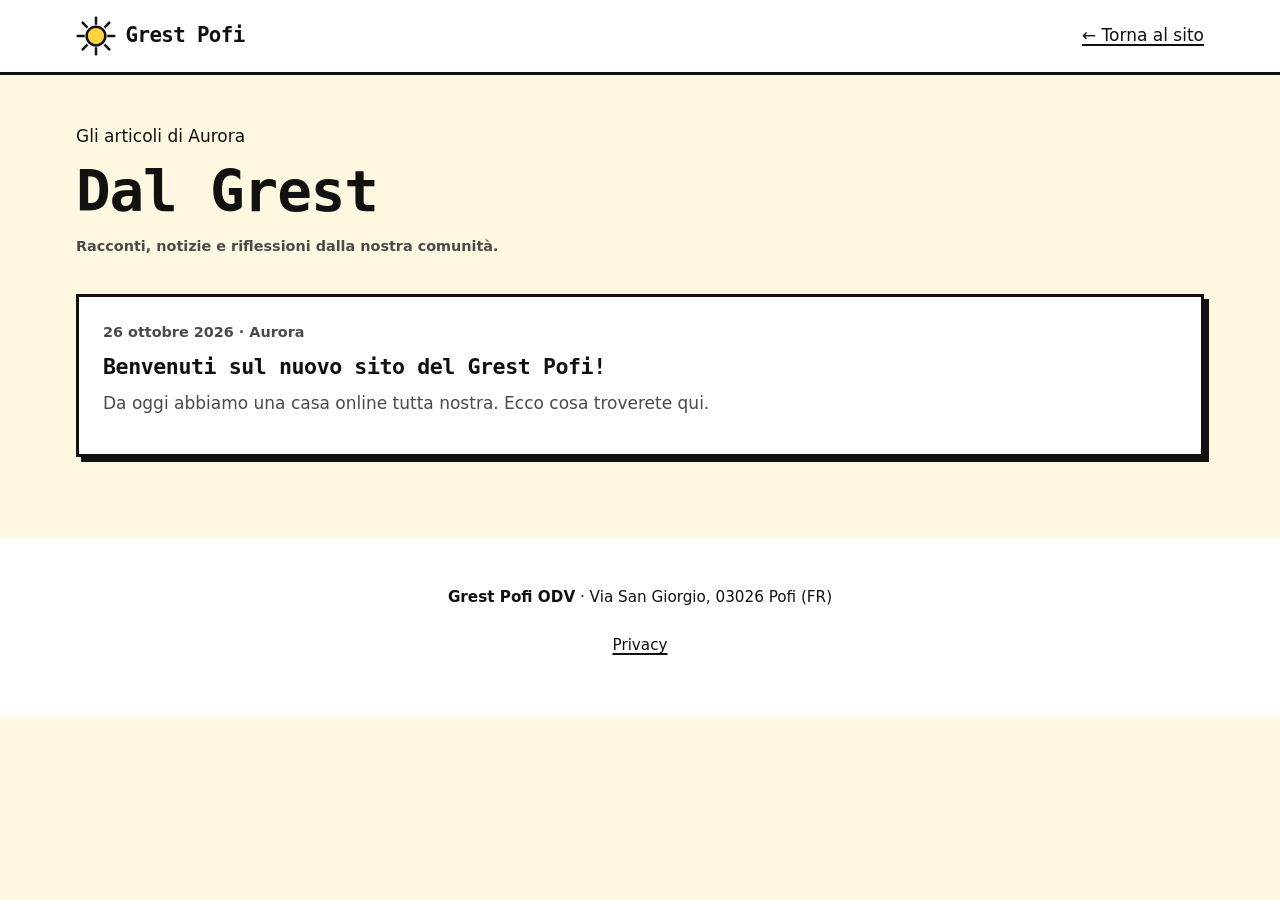
==== articoli.html @ 44cfd478 "Aggiunta codice claude leggermente modificato e organizzato" ====
<!DOCTYPE html>
<html lang="it">
<head>
  <meta charset="UTF-8">
  <meta name="viewport" content="width=device-width, initial-scale=1.0">
  <title>Articoli – Grest Pofi ODV</title>
  <meta name="description" content="Racconti, notizie e riflessioni dal Grest Pofi.">
  <link rel="icon" href="img/logo.svg" type="image/svg+xml">
  <link rel="stylesheet" href="css/style.css">
</head>
<body>
  <header class="site-header">
    <nav class="nav container" aria-label="Menu principale">
      <a href="index.html" class="nav__logo"><img src="img/logo.svg" alt="" width="40" height="40"><span>Grest Pofi</span></a>
      <a href="index.html">← Torna al sito</a>
    </nav>
  </header>

  <main class="container">
    <header class="page-head">
      <p class="section__kicker">Gli articoli di Aurora</p>
      <h1>Dal Grest</h1>
      <p class="meta">Racconti, notizie e riflessioni dalla nostra comunità.</p>
    </header>

    <div class="article-list" id="lista-articoli">
      <p class="meta">Caricamento…</p>
    </div>
  </main>

  <footer class="site-footer">
    <div class="container site-footer__inner">
      <p><strong>Grest Pofi ODV</strong> · Via San Giorgio, 03026 Pofi (FR)</p>
      <p><a href="privacy.html">Privacy</a></p>
    </div>
  </footer>

  <script src="js/articoli.js"></script>
</body>
</html>
---- css/style.css ----
/* =========================================================
   GREST POFI ODV – Foglio di stile
   ---------------------------------------------------------
   Stile: "neo-brutalista" – bordi neri spessi, ombre piene
   sfalsate, angoli vivi, colori accesi da estate.

   PER IL DESIGNER: quasi tutto si cambia dalle VARIABILI
   della sezione 1 (colori, font, bordi, ombre, spazi).

   Indice:
   1. Variabili (design token)
   2. Font
   3. Base
   4. Componenti riutilizzabili (box, sticker, icon, btn, tags)
   5. Menu
   6. Sezioni della home
   7. Footer
   8. Articoli e pagine interne
   ========================================================= */


/* ---------- 1. VARIABILI ---------- */
:root {
  /* Palette */
  --c-ink:   #111111;   /* nero "inchiostro": testi, bordi, ombre */
  --c-paper: #ffffff;   /* card */
  --c-bg:    #fff8e1;   /* sfondo crema */
  --c-sun:   #ffd23f;   /* giallo sole – colore guida del Grest */
  --c-pink:  #ff6fa8;
  --c-sky:   #36b6f2;
  --c-mint:  #6fdcb4;
  --c-peach: #ffb38a;
  --c-muted: #4a4a4a;   /* testo secondario */

  /* Font (vedi sezione 2) */
  --font-body:    "Space Grotesk", system-ui, -apple-system, "Segoe UI", Roboto, sans-serif;
  --font-heading: "Space Mono", ui-monospace, "SF Mono", Menlo, Consolas, monospace;

  /* Il "tratto" brutalista */
  --border:    3px solid var(--c-ink);
  --shadow:    5px 5px 0 var(--c-ink);
  --shadow-sm: 3px 3px 0 var(--c-ink);
  --shadow-lg: 8px 8px 0 var(--c-ink);
  --radius:    0;      /* provate 12px per un look più morbido */

  /* Misure */
  --container: 1160px;
  --gutter:    1rem;
  --space-s:   .75rem;
  --space-m:   1.5rem;
  --space-l:   3rem;
  --space-xl:  5rem;
  --header-h:  72px;
}


/* ---------- 2. FONT ----------
   Space Grotesk (testi) e Space Mono (titoli) sono gratuiti.
   Mettete i file .woff2 nella cartella /fonts con questi nomi
   (istruzioni nel LEGGIMI). Finché non ci sono, il sito usa
   automaticamente i font di sistema. */
@font-face {
  font-family: "Space Grotesk";
  src: url("../fonts/space-grotesk-latin-variable.woff2") format("woff2");
  font-weight: 300 700;
  font-display: swap;
}
@font-face {
  font-family: "Space Mono";
  src: url("../fonts/space-mono-latin-700-normal.woff2") format("woff2");
  font-weight: 700;
  font-display: swap;
}


/* ---------- 3. BASE ---------- */
*, *::before, *::after { box-sizing: border-box; }

html { scroll-behavior: smooth; scroll-padding-top: calc(var(--header-h) + 8px); }

body {
  margin: 0;
  font-family: var(--font-body);
  font-size: 1.0625rem;
  line-height: 1.6;
  color: var(--c-ink);
  background: var(--c-bg);
}

h1, h2, h3 {
  font-family: var(--font-heading);
  font-weight: 700;
  line-height: 1.05;
  letter-spacing: -.02em;
  margin: 0 0 var(--space-s);
}
h2 { font-size: clamp(2rem, 5vw, 3.2rem); }
h3 { font-size: 1.2rem; text-transform: uppercase; }
p  { margin: 0 0 var(--space-s); }

img, svg { max-width: 100%; height: auto; display: block; }

a { color: var(--c-ink); text-decoration-thickness: 2px; text-underline-offset: 3px; }
a:hover { background: var(--c-sun); }

:focus-visible { outline: 3px solid var(--c-pink); outline-offset: 3px; }

.container { width: 100%; max-width: var(--container); margin-inline: auto; padding-inline: var(--gutter); }

.sr-only {
  position: absolute; width: 1px; height: 1px;
  overflow: hidden; clip: rect(0 0 0 0); white-space: nowrap;
}

.skip-link { position: absolute; left: -999px; top: 0; }
.skip-link:focus { left: var(--gutter); top: var(--gutter); z-index: 100; background: var(--c-sun); padding: .5rem 1rem; border: var(--border); }

@media (prefers-reduced-motion: reduce) {
  html { scroll-behavior: auto; }
  *, *::before, *::after { animation: none !important; transition: none !important; }
}


/* ---------- 4. COMPONENTI ---------- */

/* Riquadro brutalista di base: bordo + ombra */
.box {
  background: var(--c-paper);
  border: var(--border);
  border-radius: var(--radius);
  box-shadow: var(--shadow);
}

/* Etichetta tipo "adesivo", leggermente ruotata */
.sticker {
  display: inline-block;
  margin-bottom: var(--space-m);
  padding: .3rem .9rem;
  font-family: var(--font-heading);
  font-size: .85rem;
  text-transform: uppercase;
  letter-spacing: .05em;
  background: var(--c-sun);
  border: var(--border);
  box-shadow: var(--shadow-sm);
  transform: rotate(-2deg);
}
.sticker--pink  { background: var(--c-pink); }
.sticker--paper { background: var(--c-paper); }

/* Evidenziatore dietro una parola */
.highlight { background: var(--c-sun); padding-inline: .2em; box-decoration-break: clone; -webkit-box-decoration-break: clone; }

/* Quadratino colorato con icona */
.icon {
  display: grid; place-items: center;
  width: 56px; height: 56px; flex-shrink: 0;
  font-size: 1.6rem;
  background: var(--c-paper);
  border: var(--border);
  margin-bottom: var(--space-s);
}
.icon--small { width: 46px; height: 46px; font-size: 1.2rem; margin: 0; }
.icon--sun   { background: var(--c-sun); }
.icon--pink  { background: var(--c-pink); }
.icon--sky   { background: var(--c-sky); }
.icon--mint  { background: var(--c-mint); }
.icon--peach { background: var(--c-peach); }

/* Pulsanti */
.btn {
  display: inline-block;
  padding: .8rem 1.4rem;
  font: inherit; font-weight: 700;
  text-transform: uppercase; letter-spacing: .03em;
  color: var(--c-ink); text-decoration: none;
  background: var(--c-paper);
  border: var(--border);
  border-radius: var(--radius);
  box-shadow: var(--shadow-sm);
  cursor: pointer;
  transition: transform .12s, box-shadow .12s;
}
.btn:hover  { background: var(--c-paper); transform: translate(-2px, -2px); box-shadow: var(--shadow); }
.btn:active { transform: translate(3px, 3px); box-shadow: none; }
.btn--primary, .btn--primary:hover { background: var(--c-sun); }
.btn--small { padding: .35rem .8rem; font-size: .8rem; }

/* Etichette piccole (es. data, età, luogo) */
.tags { display: flex; flex-wrap: wrap; gap: .5rem; list-style: none; padding: 0; margin: var(--space-s) 0 0; }
.tags li { padding: .2rem .7rem; font-weight: 600; font-size: .9rem; background: var(--c-paper); border: 2px solid var(--c-ink); }


/* ---------- 5. MENU ---------- */
.site-header {
  position: sticky; top: 0; z-index: 50;
  background: var(--c-paper);
  border-bottom: var(--border);
}

.nav { display: flex; align-items: center; justify-content: space-between; height: var(--header-h); }

.nav__logo {
  display: flex; align-items: center; gap: .6rem;
  font-family: var(--font-heading); font-size: 1.3rem; font-weight: 700; letter-spacing: -.03em;
  text-decoration: none;
}
.nav__logo:hover { background: none; }

.nav__menu { display: flex; align-items: center; gap: .25rem; list-style: none; margin: 0; padding: 0; }
.nav__menu a:not(.btn) {
  display: block; padding: .35rem .75rem;
  font-weight: 700; font-size: .9rem; text-transform: uppercase;
  text-decoration: none;
}
.nav__menu li:last-child { margin-left: .75rem; }

.nav__toggle { display: none; background: var(--c-sun); border: var(--border); padding: .6rem .5rem; cursor: pointer; }
.nav__burger, .nav__burger::before, .nav__burger::after {
  display: block; width: 22px; height: 3px; background: var(--c-ink); position: relative;
}
.nav__burger::before, .nav__burger::after { content: ""; position: absolute; }
.nav__burger::before { top: -7px; }
.nav__burger::after  { top:  7px; }

@media (max-width: 860px) {
  .nav__toggle { display: block; }
  .nav__menu {
    display: none;
    position: absolute; top: var(--header-h); left: 0; right: 0;
    flex-direction: column; align-items: stretch; gap: 0;
    background: var(--c-paper); border-bottom: var(--border);
    padding: var(--space-s) var(--gutter) var(--space-m);
  }
  .nav__menu.is-open { display: flex; }
  .nav__menu a:not(.btn) { padding: .8rem 0; font-size: 1rem; border-bottom: 2px solid var(--c-bg); }
  .nav__menu li:last-child { margin: var(--space-s) 0 0; }
  .nav__menu .btn { display: block; text-align: center; }
}


/* ---------- 6. SEZIONI ---------- */
.section { padding-block: var(--space-xl); border-bottom: var(--border); }
.section--sun { background: var(--c-sun); }
.section--sky { background: var(--c-sky); }

.section__head { max-width: 660px; margin-bottom: var(--space-l); }
.section__head p:last-child { font-size: 1.15rem; color: var(--c-muted); }
.section__head--center { margin-inline: auto; text-align: center; }
.section--sky .section__head p:last-child { color: var(--c-ink); }

/* Splash / hero */
.hero { border-bottom: var(--border); overflow: hidden; }
.hero__inner {
  display: grid; gap: var(--space-l); align-items: center;
  grid-template-columns: 1.1fr 1fr;
  padding-block: var(--space-xl);
}
.hero__title { font-size: clamp(2.6rem, 7vw, 4.8rem); }
.hero__subtitle { max-width: 34rem; font-size: 1.2rem; color: var(--c-muted); }
.hero__subtitle strong { color: var(--c-ink); }
.hero__actions { display: flex; flex-wrap: wrap; gap: var(--space-s); margin-top: var(--space-m); }
.hero__media { margin: 0; overflow: hidden; transform: rotate(1.5deg); }
.hero__media img { width: 100%; aspect-ratio: 4 / 3; object-fit: cover; }

@media (max-width: 860px) {
  .hero__inner { grid-template-columns: 1fr; padding-block: var(--space-l); }
  .hero__media { transform: none; }
}

/* Nastro scorrevole */
.ribbon {
  overflow: hidden;
  background: var(--c-ink); color: var(--c-sun);
  font-family: var(--font-heading); font-size: 1.1rem; text-transform: uppercase;
  padding-block: .8rem;
}
.ribbon__track { display: flex; width: max-content; animation: scorri 30s linear infinite; }
.ribbon__track span { padding-right: 1rem; white-space: nowrap; }
@keyframes scorri { to { transform: translateX(-50%); } }

/* Card */
.cards { display: grid; gap: var(--space-m); grid-template-columns: repeat(auto-fit, minmax(250px, 1fr)); }
.cards--3 { grid-template-columns: repeat(auto-fit, minmax(280px, 1fr)); }

.card {
  display: flex; flex-direction: column; align-items: flex-start;
  padding: var(--space-m);
  background: var(--c-paper);
  border: var(--border);
  border-radius: var(--radius);
  box-shadow: var(--shadow);
  transition: transform .15s, box-shadow .15s;
}
.card:hover { transform: translate(-2px, -2px); box-shadow: var(--shadow-lg); }
.card p:last-of-type { color: var(--c-muted); }
.card .btn { margin-top: auto; }

.card--featured {
  grid-column: 1 / -1;
  flex-direction: row; gap: var(--space-m);
  background: var(--c-bg);
}
.card--featured h3 { font-size: 1.6rem; }
@media (max-width: 600px) { .card--featured { flex-direction: column; } }

/* Due colonne */
.split { display: grid; gap: var(--space-l); grid-template-columns: 1fr 1fr; align-items: center; }
.split--top { align-items: start; }
@media (max-width: 860px) { .split { grid-template-columns: 1fr; } }

/* Numeri in "Chi siamo" */
.stats { display: grid; grid-template-columns: 1fr 1fr; gap: var(--space-m); }
.stat { margin: 0; padding: var(--space-m); text-align: center; }
.stat:nth-child(even) { transform: translateY(var(--space-m)); }
.stat strong { display: block; font-family: var(--font-heading); font-size: 2.6rem; line-height: 1; }
.stat span { display: block; margin-top: .4rem; font-size: .85rem; font-weight: 700; text-transform: uppercase; }

/* Supportaci */
.code-box {
  display: flex; align-items: center; justify-content: space-between; gap: .5rem;
  width: 100%;
  font-family: var(--font-heading); font-size: .9rem;
  background: var(--c-bg); border: 2px dashed var(--c-ink);
  padding: .5rem .6rem;
  word-break: break-all;
  margin-top: auto;
}
.code-box .btn { flex-shrink: 0; white-space: nowrap; }

.partners { margin-top: var(--space-xl); text-align: center; }
.partners__title { font-family: var(--font-heading); text-transform: uppercase; }
.partners__list { display: flex; flex-wrap: wrap; justify-content: center; gap: var(--space-s); list-style: none; padding: 0; }
.partners__list li { padding: .5rem 1rem; font-weight: 700; background: var(--c-paper); border: var(--border); }
.partners__list li:nth-child(odd)  { transform: rotate(-1.5deg); }
.partners__list li:nth-child(even) { transform: rotate(1.5deg); }

/* Contatti */
.contact-list { list-style: none; padding: 0; margin: 0; display: grid; gap: var(--space-m); }
.contact-list li { display: flex; align-items: center; gap: var(--space-s); }
.contact-list .icon { background: var(--c-paper); }
.contact-list__label { display: block; font-size: .8rem; font-weight: 700; text-transform: uppercase; letter-spacing: .08em; }
.contact-list a { font-weight: 600; font-size: 1.1rem; word-break: break-word; }

.faq:hover { transform: none; box-shadow: var(--shadow); }
.faq details { width: 100%; border-top: 2px solid var(--c-ink); padding: var(--space-s) 0; }
.faq summary { cursor: pointer; font-weight: 700; }
.faq summary::marker { color: var(--c-pink); }
.faq details p { margin-top: .5rem; }


/* ---------- 7. FOOTER ---------- */
.site-footer { background: var(--c-paper); padding-block: var(--space-l); font-size: .95rem; }
.site-footer__inner { display: grid; gap: var(--space-s); text-align: center; justify-items: center; }
.site-footer__brand { font-family: var(--font-heading); font-size: 1.3rem; font-weight: 700; }
.site-footer__copy { color: var(--c-muted); }


/* ---------- 8. ARTICOLI E PAGINE INTERNE ---------- */
.page-head { padding-block: var(--space-l) var(--space-m); }
.page-head h1 { font-size: clamp(2.4rem, 6vw, 3.6rem); }

.article-list { display: grid; gap: var(--space-m); grid-template-columns: repeat(auto-fit, minmax(280px, 1fr)); padding-bottom: var(--space-xl); }
.article-card { padding: 0; text-decoration: none; overflow: hidden; }
.article-card:hover { background: var(--c-paper); }
.article-card img { width: 100%; aspect-ratio: 16 / 9; object-fit: cover; border-bottom: var(--border); }
.article-card__body { padding: var(--space-m); }
.article-card h2 { font-size: 1.35rem; }

.meta { font-size: .9rem; font-weight: 600; color: var(--c-muted); }

.article { max-width: 720px; margin-inline: auto; padding-block: var(--space-l) var(--space-xl); }
.article h1 { font-size: clamp(2rem, 5vw, 3rem); }
.article__cover { border: var(--border); box-shadow: var(--shadow); margin-block: var(--space-m); }
.article__body h2 { font-size: 1.6rem; margin-top: var(--space-l); }
.article__body img { border: var(--border); margin-block: var(--space-m); }
.article__body blockquote {
  margin: var(--space-m) 0; padding: var(--space-m);
  background: var(--c-sun); border: var(--border); box-shadow: var(--shadow-sm);
  font-weight: 600;
}
.article__body blockquote p { margin: 0; }

.notice { padding: var(--space-m); background: var(--c-peach); border: var(--border); box-shadow: var(--shadow-sm); }
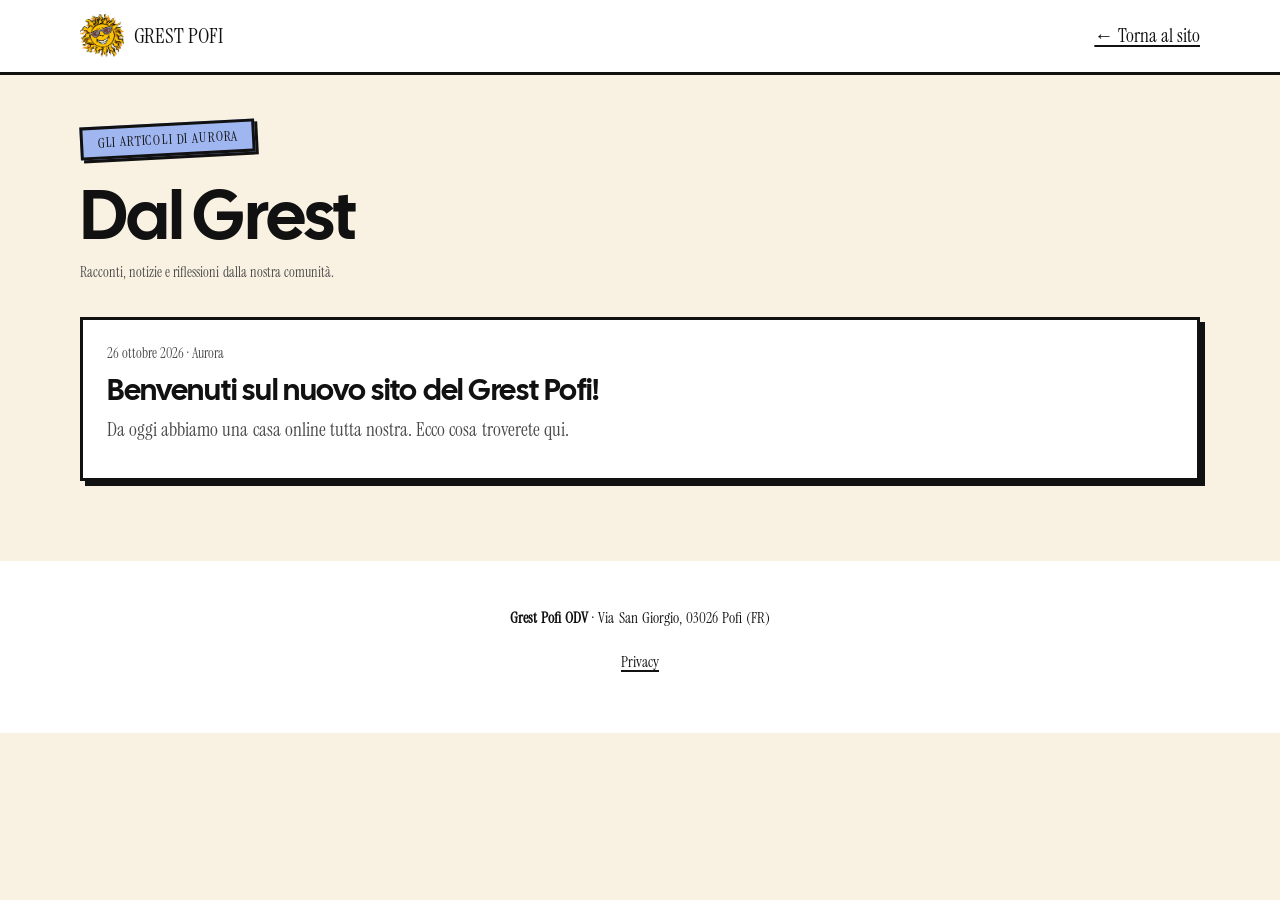
==== commit d352f81e: "Aggiunto logo regione, dipartimento e place holder logo armonia" ====
--- a/articoli.html
+++ b/articoli.html
@@ -5,20 +5,20 @@
   <meta name="viewport" content="width=device-width, initial-scale=1.0">
   <title>Articoli – Grest Pofi ODV</title>
   <meta name="description" content="Racconti, notizie e riflessioni dal Grest Pofi.">
-  <link rel="icon" href="img/logo.svg" type="image/svg+xml">
+  <link rel="icon" href="img/SOLESPILLA.png" type="image/png">
   <link rel="stylesheet" href="css/style.css">
 </head>
 <body>
   <header class="site-header">
     <nav class="nav container" aria-label="Menu principale">
-      <a href="index.html" class="nav__logo"><img src="img/logo.svg" alt="" width="40" height="40"><span>Grest Pofi</span></a>
+      <a href="index.html" class="nav__logo"><img src="img/SOLESPILLA.png" alt="" width="44" height="40"><span>GREST POFI</span></a>
       <a href="index.html">← Torna al sito</a>
     </nav>
   </header>
 
   <main class="container">
     <header class="page-head">
-      <p class="section__kicker">Gli articoli di Aurora</p>
+      <p class="sticker">Gli articoli di Aurora</p>
       <h1>Dal Grest</h1>
       <p class="meta">Racconti, notizie e riflessioni dalla nostra comunità.</p>
     </header>
--- a/css/style.css
+++ b/css/style.css
@@ -2,7 +2,7 @@
    GREST POFI ODV – Foglio di stile
    ---------------------------------------------------------
    Stile: "neo-brutalista" – bordi neri spessi, ombre piene
-   sfalsate, angoli vivi, colori accesi da estate.
+   sfalsate, angoli vivi, colori della palette "Armonia Circolare".
 
    PER IL DESIGNER: quasi tutto si cambia dalle VARIABILI
    della sezione 1 (colori, font, bordi, ombre, spazi).
@@ -21,20 +21,24 @@
 
 /* ---------- 1. VARIABILI ---------- */
 :root {
-  /* Palette */
-  --c-ink:   #111111;   /* nero "inchiostro": testi, bordi, ombre */
-  --c-paper: #ffffff;   /* card */
-  --c-bg:    #fff8e1;   /* sfondo crema */
-  --c-sun:   #ffd23f;   /* giallo sole – colore guida del Grest */
-  --c-pink:  #ff6fa8;
-  --c-sky:   #36b6f2;
-  --c-mint:  #6fdcb4;
-  --c-peach: #ffb38a;
-  --c-muted: #4a4a4a;   /* testo secondario */
-
-  /* Font (vedi sezione 2) */
-  --font-body:    "Space Grotesk", system-ui, -apple-system, "Segoe UI", Roboto, sans-serif;
-  --font-heading: "Space Mono", ui-monospace, "SF Mono", Menlo, Consolas, monospace;
+  /* Palette "Armonia Circolare" */
+  --AC-giallo:       #fcca59;   /* colore guida: pulsanti, evidenziatore, sezione "Chi siamo" */
+  --AC-arancione:    #f5793b;
+  --AC-verde:        #267f53;   /* scuro: usatelo per sfondi piccoli (icone), non sotto testi lunghi */
+  --AC-azzurro:      #9fb6f0;
+  --AC-rosa:         #e49bbc;
+  --AC-sfondoBianco: #f9f2e2;
+
+  /* Colori di servizio */
+  --c-ink:   #111111;               /* nero "inchiostro": testi, bordi, ombre */
+  --c-paper: #ffffff;               /* sfondo delle card */
+  --c-bg:    var(--AC-sfondoBianco);/* sfondo della pagina */
+  --c-muted: #4a4a4a;               /* testo secondario (descrizioni) */
+
+  /* Font (vedi sezione 2). Dopo il nome del nostro font ci sono
+     dei font "di riserva", usati se il file non si carica. */
+  --font-secondario:   "Instrument Serif", Georgia, "Times New Roman", serif;   /* titoli */
+  --font-primario: "Cal Sans", system-ui, -apple-system, "Segoe UI", Roboto, sans-serif; /* testi */
 
   /* Il "tratto" brutalista */
   --border:    3px solid var(--c-ink);
@@ -45,7 +49,7 @@
 
   /* Misure */
   --container: 1160px;
-  --gutter:    1rem;
+  --gutter:    .5rem;   /* 16px: margine laterale e distanza tra i box su telefono */
   --space-s:   .75rem;
   --space-m:   1.5rem;
   --space-l:   3rem;
@@ -53,22 +57,37 @@
   --header-h:  72px;
 }
 
+/* Griglia da 1 cm: da desktop in su margini laterali e distanze
+   tra i box diventano di 40px (circa 1 cm sullo schermo).
+   Tutti i box usano --gutter, quindi restano allineati tra loro. */
+@media (min-width: 1024px) {
+  :root { --gutter: 20px; }
+}
+
 
 /* ---------- 2. FONT ----------
-   Space Grotesk (testi) e Space Mono (titoli) sono gratuiti.
-   Mettete i file .woff2 nella cartella /fonts con questi nomi
-   (istruzioni nel LEGGIMI). Finché non ci sono, il sito usa
-   automaticamente i font di sistema. */
+   Ogni @font-face "presenta" al browser un file di font:
+   - font-family  → il nome con cui lo richiamiamo nelle variabili
+   - src          → dove si trova il file (partendo da questa cartella css/)
+   - font-weight  → che spessore contiene il file (400 = normale, 700 = grassetto).
+                    I nostri due file contengono solo il 400: per questo nel resto
+                    del CSS i pesi sono tutti 400. Se chiedessimo 700, il browser
+                    "ingrasserebbe" le lettere da solo e verrebbero sbavate.
+   - font-style   → normale o corsivo
+   - font-display: swap → mentre il font si scarica, il testo si vede subito
+                    con un font di sistema, poi viene sostituito. */
 @font-face {
-  font-family: "Space Grotesk";
-  src: url("../fonts/space-grotesk-latin-variable.woff2") format("woff2");
-  font-weight: 300 700;
+  font-family: "Instrument Serif";
+  src: url("../fonts/instrument-serif-latin-400-normal.woff2") format("woff2");
+  font-weight: 400;
+  font-style: normal;
   font-display: swap;
 }
 @font-face {
-  font-family: "Space Mono";
-  src: url("../fonts/space-mono-latin-700-normal.woff2") format("woff2");
-  font-weight: 700;
+  font-family: "Cal Sans";
+  src: url("../fonts/cal-sans-latin-400-normal.woff2") format("woff2");
+  font-weight: 400;
+  font-style: normal;
   font-display: swap;
 }
 
@@ -80,30 +99,34 @@
 
 body {
   margin: 0;
-  font-family: var(--font-body);
-  font-size: 1.0625rem;
-  line-height: 1.6;
+  font-family: var(--font-secondario);
+  font-weight: 400;
+  font-size: 1.2rem;
+  line-height: 1.3;
+  word-spacing: .06em;   /* Cal Sans è molto stretto: un po' di spazio tra le parole aiuta a leggere */
   color: var(--c-ink);
   background: var(--c-bg);
 }
 
+/* Titoli: Instrument Serif è un font sottile ed elegante,
+   quindi lo usiamo grande invece che in grassetto. */
 h1, h2, h3 {
-  font-family: var(--font-heading);
-  font-weight: 700;
-  line-height: 1.05;
-  letter-spacing: -.02em;
+  font-family: var(--font-primario);
+  font-weight: 400;
+  line-height: 1;
+  letter-spacing: -.01em;
   margin: 0 0 var(--space-s);
 }
-h2 { font-size: clamp(2rem, 5vw, 3.2rem); }
-h3 { font-size: 1.2rem; text-transform: uppercase; }
+h2 { font-size: clamp(2.5rem, 6vw, 4rem); }
+h3 { font-size: 1.9rem; }
 p  { margin: 0 0 var(--space-s); }
 
 img, svg { max-width: 100%; height: auto; display: block; }
 
 a { color: var(--c-ink); text-decoration-thickness: 2px; text-underline-offset: 3px; }
-a:hover { background: var(--c-sun); }
-
-:focus-visible { outline: 3px solid var(--c-pink); outline-offset: 3px; }
+a:hover { background: var(--AC-giallo); }
+
+:focus-visible { outline: 3px solid var(--AC-verde); outline-offset: 3px; }
 
 .container { width: 100%; max-width: var(--container); margin-inline: auto; padding-inline: var(--gutter); }
 
@@ -113,7 +136,7 @@
 }
 
 .skip-link { position: absolute; left: -999px; top: 0; }
-.skip-link:focus { left: var(--gutter); top: var(--gutter); z-index: 100; background: var(--c-sun); padding: .5rem 1rem; border: var(--border); }
+.skip-link:focus { left: var(--gutter); top: var(--gutter); z-index: 100; background: var(--AC-giallo); padding: .5rem 1rem; border: var(--border); }
 
 @media (prefers-reduced-motion: reduce) {
   html { scroll-behavior: auto; }
@@ -136,20 +159,20 @@
   display: inline-block;
   margin-bottom: var(--space-m);
   padding: .3rem .9rem;
-  font-family: var(--font-heading);
+  font-family: var(--font-secondario);
   font-size: .85rem;
   text-transform: uppercase;
-  letter-spacing: .05em;
-  background: var(--c-sun);
+  letter-spacing: .06em;
+  background: var(--AC-azzurro);
   border: var(--border);
   box-shadow: var(--shadow-sm);
-  transform: rotate(-2deg);
-}
-.sticker--pink  { background: var(--c-pink); }
-.sticker--paper { background: var(--c-paper); }
+  transform: rotate(-3deg);
+}
+.sticker--rosa  { background: var(--AC-rosa); }
+.sticker--verde { background: var(--AC-verde); }
 
 /* Evidenziatore dietro una parola */
-.highlight { background: var(--c-sun); padding-inline: .2em; box-decoration-break: clone; -webkit-box-decoration-break: clone; }
+.highlight { background: var(--AC-giallo); padding-inline: .2em; box-decoration-break: clone; -webkit-box-decoration-break: clone; }
 
 /* Quadratino colorato con icona */
 .icon {
@@ -160,19 +183,19 @@
   border: var(--border);
   margin-bottom: var(--space-s);
 }
-.icon--small { width: 46px; height: 46px; font-size: 1.2rem; margin: 0; }
-.icon--sun   { background: var(--c-sun); }
-.icon--pink  { background: var(--c-pink); }
-.icon--sky   { background: var(--c-sky); }
-.icon--mint  { background: var(--c-mint); }
-.icon--peach { background: var(--c-peach); }
+.icon--small     { width: 46px; height: 46px; font-size: 1.2rem; margin: 0; }
+.icon--giallo    { background: var(--AC-giallo); }
+.icon--arancione { background: var(--AC-arancione); }
+.icon--verde     { background: var(--AC-verde); }
+.icon--azzurro   { background: var(--AC-azzurro); }
+.icon--rosa      { background: var(--AC-rosa); }
 
 /* Pulsanti */
 .btn {
   display: inline-block;
   padding: .8rem 1.4rem;
-  font: inherit; font-weight: 700;
-  text-transform: uppercase; letter-spacing: .03em;
+  font: inherit; font-weight: 400;
+  text-transform: uppercase; letter-spacing: .04em;
   color: var(--c-ink); text-decoration: none;
   background: var(--c-paper);
   border: var(--border);
@@ -183,12 +206,12 @@
 }
 .btn:hover  { background: var(--c-paper); transform: translate(-2px, -2px); box-shadow: var(--shadow); }
 .btn:active { transform: translate(3px, 3px); box-shadow: none; }
-.btn--primary, .btn--primary:hover { background: var(--c-sun); }
+.btn--primary, .btn--primary:hover { background: var(--AC-giallo); }
 .btn--small { padding: .35rem .8rem; font-size: .8rem; }
 
 /* Etichette piccole (es. data, età, luogo) */
 .tags { display: flex; flex-wrap: wrap; gap: .5rem; list-style: none; padding: 0; margin: var(--space-s) 0 0; }
-.tags li { padding: .2rem .7rem; font-weight: 600; font-size: .9rem; background: var(--c-paper); border: 2px solid var(--c-ink); }
+.tags li { padding: .2rem .7rem; font-size: .9rem; background: var(--c-paper); border: 2px solid var(--c-ink); }
 
 
 /* ---------- 5. MENU ---------- */
@@ -202,7 +225,7 @@
 
 .nav__logo {
   display: flex; align-items: center; gap: .6rem;
-  font-family: var(--font-heading); font-size: 1.3rem; font-weight: 700; letter-spacing: -.03em;
+  font-family: var(--font-secondario); font-size: 1.3rem; letter-spacing: -.01em;
   text-decoration: none;
 }
 .nav__logo:hover { background: none; }
@@ -210,12 +233,12 @@
 .nav__menu { display: flex; align-items: center; gap: .25rem; list-style: none; margin: 0; padding: 0; }
 .nav__menu a:not(.btn) {
   display: block; padding: .35rem .75rem;
-  font-weight: 700; font-size: .9rem; text-transform: uppercase;
+  font-size: .9rem; text-transform: uppercase; letter-spacing: .04em;
   text-decoration: none;
 }
 .nav__menu li:last-child { margin-left: .75rem; }
 
-.nav__toggle { display: none; background: var(--c-sun); border: var(--border); padding: .6rem .5rem; cursor: pointer; }
+.nav__toggle { display: none; background: var(--AC-giallo); border: var(--border); padding: .6rem .5rem; cursor: pointer; }
 .nav__burger, .nav__burger::before, .nav__burger::after {
   display: block; width: 22px; height: 3px; background: var(--c-ink); position: relative;
 }
@@ -241,22 +264,23 @@
 
 /* ---------- 6. SEZIONI ---------- */
 .section { padding-block: var(--space-xl); border-bottom: var(--border); }
-.section--sun { background: var(--c-sun); }
-.section--sky { background: var(--c-sky); }
+.section--giallo  { background: var(--AC-giallo); }
+.section--azzurro { background: var(--AC-azzurro); }
 
 .section__head { max-width: 660px; margin-bottom: var(--space-l); }
 .section__head p:last-child { font-size: 1.15rem; color: var(--c-muted); }
 .section__head--center { margin-inline: auto; text-align: center; }
-.section--sky .section__head p:last-child { color: var(--c-ink); }
+.section--azzurro .section__head p:last-child { color: var(--c-ink); }
 
 /* Splash / hero */
 .hero { border-bottom: var(--border); overflow: hidden; }
 .hero__inner {
-  display: grid; gap: var(--space-l); align-items: center;
+  display: grid; gap: calc(var(--gutter) * 2); align-items: center;
   grid-template-columns: 1.1fr 1fr;
   padding-block: var(--space-xl);
 }
-.hero__title { font-size: clamp(2.6rem, 7vw, 4.8rem); }
+/* line-height un po' più alto: così l'evidenziatore non copre le lettere della riga sopra */
+.hero__title { font-size: clamp(3rem, 8vw, 5.6rem); line-height: 1.12; margin-bottom: var(--space-m); }
 .hero__subtitle { max-width: 34rem; font-size: 1.2rem; color: var(--c-muted); }
 .hero__subtitle strong { color: var(--c-ink); }
 .hero__actions { display: flex; flex-wrap: wrap; gap: var(--space-s); margin-top: var(--space-m); }
@@ -271,8 +295,8 @@
 /* Nastro scorrevole */
 .ribbon {
   overflow: hidden;
-  background: var(--c-ink); color: var(--c-sun);
-  font-family: var(--font-heading); font-size: 1.1rem; text-transform: uppercase;
+  background: var(--c-ink); color: var(--AC-giallo);
+  font-family: var(--font-secondario); font-size: 1.1rem; text-transform: uppercase; letter-spacing: .04em;
   padding-block: .8rem;
 }
 .ribbon__track { display: flex; width: max-content; animation: scorri 30s linear infinite; }
@@ -280,7 +304,7 @@
 @keyframes scorri { to { transform: translateX(-50%); } }
 
 /* Card */
-.cards { display: grid; gap: var(--space-m); grid-template-columns: repeat(auto-fit, minmax(250px, 1fr)); }
+.cards { display: grid; gap: var(--gutter); grid-template-columns: repeat(auto-fit, minmax(250px, 1fr)); }
 .cards--3 { grid-template-columns: repeat(auto-fit, minmax(280px, 1fr)); }
 
 .card {
@@ -293,92 +317,132 @@
   transition: transform .15s, box-shadow .15s;
 }
 .card:hover { transform: translate(-2px, -2px); box-shadow: var(--shadow-lg); }
-.card p:last-of-type { color: var(--c-muted); }
+.card p { color: var(--c-muted); }
 .card .btn { margin-top: auto; }
-
+.blocco:hover { transform: translate(-2px, -2px); box-shadow: var(--shadow-lg); }
+/* Card grande a tutta larghezza (es. Grest campo estivo) */
 .card--featured {
   grid-column: 1 / -1;
   flex-direction: row; gap: var(--space-m);
-  background: var(--c-bg);
-}
-.card--featured h3 { font-size: 1.6rem; }
+  background: var(--AC-giallo);
+}
+.card--featured h3 { font-size: 2.4rem; }
 @media (max-width: 600px) { .card--featured { flex-direction: column; } }
 
+/* Blocchi della sezione Attività: ogni blocco è separato dal precedente */
+.blocco + .blocco { margin-top: calc(var(--gutter) * 2); }
+.blocco__titolo { font-size: 2.4rem; margin-bottom: var(--gutter); }
+
+/* Progetto (es. Armonia Circolare): un riquadro colorato che contiene
+   l'intestazione del progetto e, sotto, i suoi box minori e i banner. */
+.progetto {
+  padding: var(--gutter);
+  background: var(--AC-rosa);   /* cambiate qui il colore del riquadro */
+  border: var(--border);
+  box-shadow: var(--shadow);
+}
+.progetto__head { display: flex; gap: var(--space-m); margin-bottom: var(--gutter); }
+.progetto__head h3 { font-size: 2.4rem; }
+.progetto__head p  { max-width: 42rem; }
+@media (max-width: 600px) { .progetto__head { flex-direction: column; } }
+
+/* Griglia a 3 colonne dentro il progetto (2 su tablet, 1 su telefono) */
+.griglia-3 { display: grid; gap: var(--gutter); grid-template-columns: repeat(3, 1fr); }
+@media (max-width: 860px) { .griglia-3 { grid-template-columns: repeat(2, 1fr); } }
+@media (max-width: 600px) { .griglia-3 { grid-template-columns: 1fr; } }
+
+/* Banner con i loghi: banner--3 occupa tutta la riga, banner--1 una colonna */
+.banner {
+  display: flex; align-items: center; justify-content: center; flex-wrap: wrap;
+  gap: var(--space-m);
+  min-height: 8rem;
+  padding: var(--space-m);
+  background: var(--c-paper);
+  border: var(--border);
+  box-shadow: var(--shadow);
+}
+.banner img { max-height: 5rem; width: auto; }
+.banner--3 { grid-column: 1 / -1; }
+.banner--1 { grid-column: span 1; }
+
+
 /* Due colonne */
-.split { display: grid; gap: var(--space-l); grid-template-columns: 1fr 1fr; align-items: center; }
+.split { display: grid; gap: calc(var(--gutter) * 2); grid-template-columns: 1fr 1fr; align-items: center; }
 .split--top { align-items: start; }
 @media (max-width: 860px) { .split { grid-template-columns: 1fr; } }
 
 /* Numeri in "Chi siamo" */
-.stats { display: grid; grid-template-columns: 1fr 1fr; gap: var(--space-m); }
+.stats { display: grid; grid-template-columns: 1fr 1fr; gap: var(--gutter); }
 .stat { margin: 0; padding: var(--space-m); text-align: center; }
-.stat:nth-child(even) { transform: translateY(var(--space-m)); }
-.stat strong { display: block; font-family: var(--font-heading); font-size: 2.6rem; line-height: 1; }
-.stat span { display: block; margin-top: .4rem; font-size: .85rem; font-weight: 700; text-transform: uppercase; }
+.stat:nth-child(even) { transform: translateY(var(--gutter)); }
+.stat strong { display: block; font-family: var(--font-primario); font-weight: 400; font-size: 3.4rem; line-height: 1; }
+.stat span { display: block; margin-top: .4rem; font-size: .85rem; text-transform: uppercase; letter-spacing: .04em; }
 
 /* Supportaci */
 .code-box {
   display: flex; align-items: center; justify-content: space-between; gap: .5rem;
   width: 100%;
-  font-family: var(--font-heading); font-size: .9rem;
-  background: var(--c-bg); border: 2px dashed var(--c-ink);
+  font-family: var(--font-secondario); font-size: 0.95rem; letter-spacing: .03em;
+  background: var(--c-bg); border: 2px solid var(--c-ink);
   padding: .5rem .6rem;
   word-break: break-all;
   margin-top: auto;
 }
+/* Il codice fiscale e l'IBAN sono neri, non grigi: il grigio li faceva
+   sembrare un campo da compilare. */
+.card .code-box { color: var(--c-ink); }
 .code-box .btn { flex-shrink: 0; white-space: nowrap; }
 
 .partners { margin-top: var(--space-xl); text-align: center; }
-.partners__title { font-family: var(--font-heading); text-transform: uppercase; }
+.partners__title { font-family: var(--font-secondario); text-transform: uppercase; letter-spacing: .06em; }
 .partners__list { display: flex; flex-wrap: wrap; justify-content: center; gap: var(--space-s); list-style: none; padding: 0; }
-.partners__list li { padding: .5rem 1rem; font-weight: 700; background: var(--c-paper); border: var(--border); }
+.partners__list li { padding: .5rem 1rem; background: var(--c-paper); border: var(--border); }
 .partners__list li:nth-child(odd)  { transform: rotate(-1.5deg); }
 .partners__list li:nth-child(even) { transform: rotate(1.5deg); }
 
 /* Contatti */
-.contact-list { list-style: none; padding: 0; margin: 0; display: grid; gap: var(--space-m); }
+.contact-list { list-style: none; padding: 0; margin: 0; display: grid; gap: var(--gutter); }
 .contact-list li { display: flex; align-items: center; gap: var(--space-s); }
 .contact-list .icon { background: var(--c-paper); }
-.contact-list__label { display: block; font-size: .8rem; font-weight: 700; text-transform: uppercase; letter-spacing: .08em; }
-.contact-list a { font-weight: 600; font-size: 1.1rem; word-break: break-word; }
+.contact-list__label { display: block; font-size: .8rem; text-transform: uppercase; letter-spacing: .08em; }
+.contact-list a { font-size: 1.1rem; word-break: break-word; }
 
 .faq:hover { transform: none; box-shadow: var(--shadow); }
 .faq details { width: 100%; border-top: 2px solid var(--c-ink); padding: var(--space-s) 0; }
-.faq summary { cursor: pointer; font-weight: 700; }
-.faq summary::marker { color: var(--c-pink); }
+.faq summary { cursor: pointer; }
+.faq summary::marker { color: var(--AC-arancione); }
 .faq details p { margin-top: .5rem; }
 
 
 /* ---------- 7. FOOTER ---------- */
 .site-footer { background: var(--c-paper); padding-block: var(--space-l); font-size: .95rem; }
 .site-footer__inner { display: grid; gap: var(--space-s); text-align: center; justify-items: center; }
-.site-footer__brand { font-family: var(--font-heading); font-size: 1.3rem; font-weight: 700; }
+.site-footer__brand { font-family: var(--font-primario); font-size: 1.8rem; line-height: 1; }
 .site-footer__copy { color: var(--c-muted); }
 
 
 /* ---------- 8. ARTICOLI E PAGINE INTERNE ---------- */
 .page-head { padding-block: var(--space-l) var(--space-m); }
-.page-head h1 { font-size: clamp(2.4rem, 6vw, 3.6rem); }
-
-.article-list { display: grid; gap: var(--space-m); grid-template-columns: repeat(auto-fit, minmax(280px, 1fr)); padding-bottom: var(--space-xl); }
+.page-head h1 { font-size: clamp(3rem, 7vw, 4.4rem); }
+
+.article-list { display: grid; gap: var(--gutter); grid-template-columns: repeat(auto-fit, minmax(280px, 1fr)); padding-bottom: var(--space-xl); }
 .article-card { padding: 0; text-decoration: none; overflow: hidden; }
 .article-card:hover { background: var(--c-paper); }
 .article-card img { width: 100%; aspect-ratio: 16 / 9; object-fit: cover; border-bottom: var(--border); }
 .article-card__body { padding: var(--space-m); }
-.article-card h2 { font-size: 1.35rem; }
-
-.meta { font-size: .9rem; font-weight: 600; color: var(--c-muted); }
+.article-card h2 { font-size: 1.9rem; }
+
+.meta { font-size: .9rem; color: var(--c-muted); }
 
 .article { max-width: 720px; margin-inline: auto; padding-block: var(--space-l) var(--space-xl); }
-.article h1 { font-size: clamp(2rem, 5vw, 3rem); }
+.article h1 { font-size: clamp(2.6rem, 6vw, 3.8rem); }
 .article__cover { border: var(--border); box-shadow: var(--shadow); margin-block: var(--space-m); }
-.article__body h2 { font-size: 1.6rem; margin-top: var(--space-l); }
+.article__body h2 { font-size: 2.1rem; margin-top: var(--space-l); }
 .article__body img { border: var(--border); margin-block: var(--space-m); }
 .article__body blockquote {
   margin: var(--space-m) 0; padding: var(--space-m);
-  background: var(--c-sun); border: var(--border); box-shadow: var(--shadow-sm);
-  font-weight: 600;
+  background: var(--AC-giallo); border: var(--border); box-shadow: var(--shadow-sm);
 }
 .article__body blockquote p { margin: 0; }
 
-.notice { padding: var(--space-m); background: var(--c-peach); border: var(--border); box-shadow: var(--shadow-sm); }
+.notice { padding: var(--space-m); background: var(--AC-arancione); border: var(--border); box-shadow: var(--shadow-sm); }
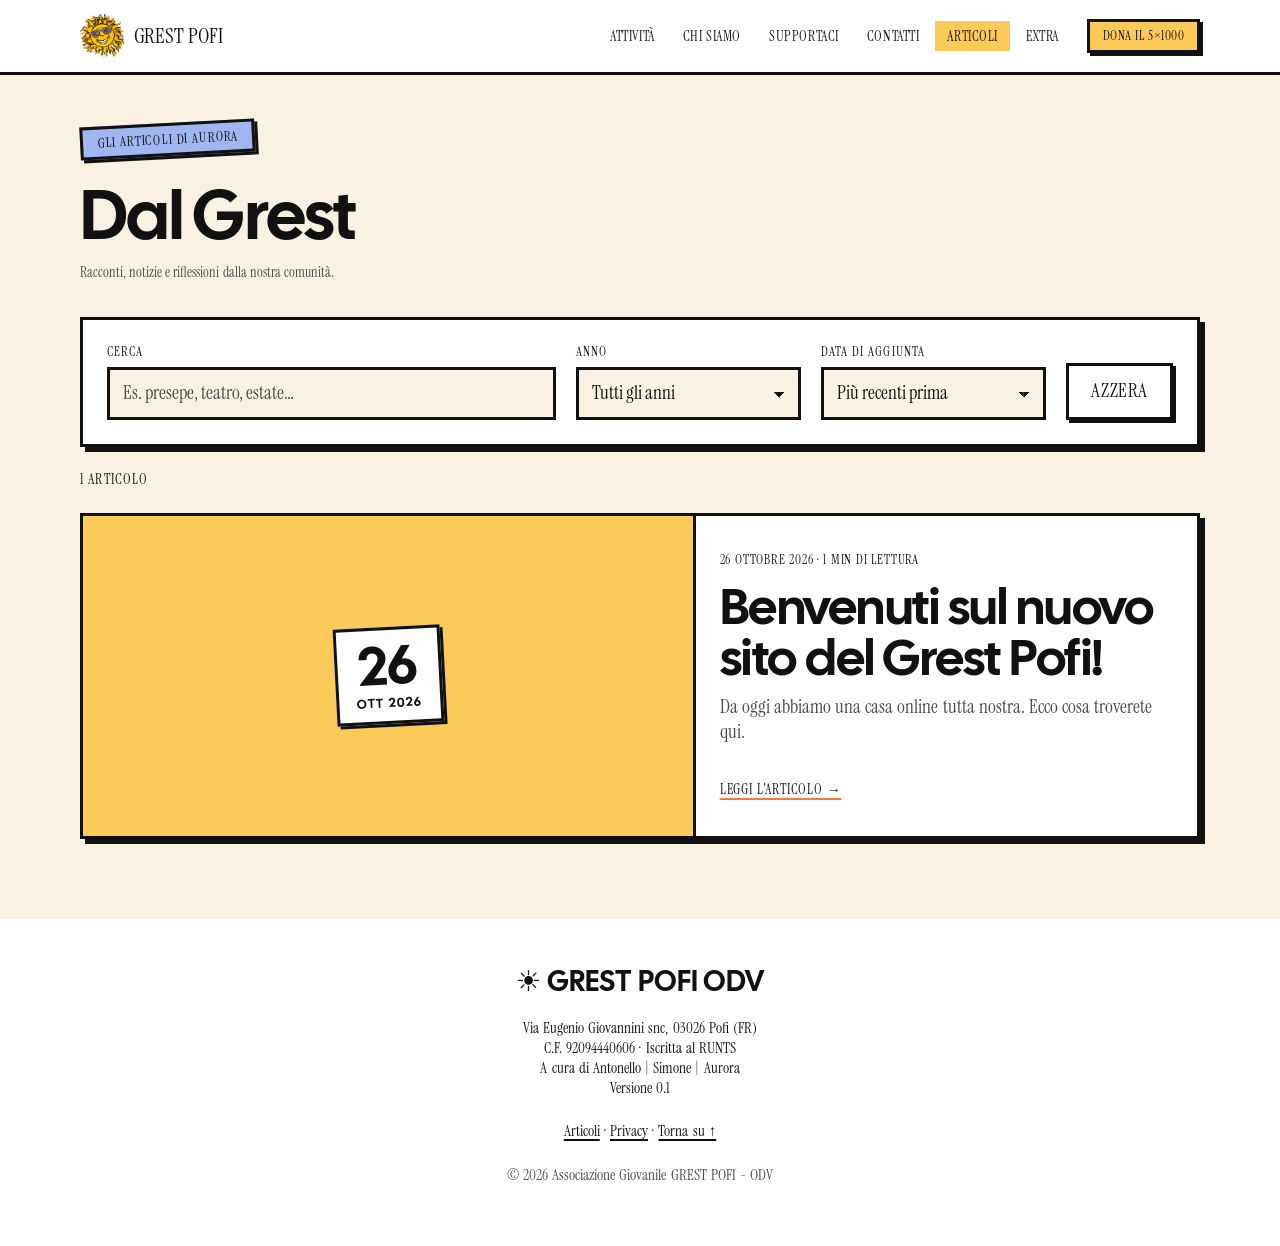
==== commit c6da771c: "Articoli: pagina con filtri, pagina di lettura e menu comune - articoli.html: box degli articoli con" ====
--- a/articoli.html
+++ b/articoli.html
@@ -9,32 +9,91 @@
   <link rel="stylesheet" href="css/style.css">
 </head>
 <body>
+  <!-- ===================== MENU =====================
+       Uguale a quello di index.html: se lo cambiate lì, cambiatelo anche qui. -->
   <header class="site-header">
     <nav class="nav container" aria-label="Menu principale">
-      <a href="index.html" class="nav__logo"><img src="img/SOLESPILLA.png" alt="" width="44" height="40"><span>GREST POFI</span></a>
-      <a href="index.html">← Torna al sito</a>
+      <a href="index.html" class="nav__logo">
+        <img src="img/SOLESPILLA.png" alt="" width="44" height="40">
+        <span>GREST POFI</span>
+      </a>
+
+      <button class="nav__toggle" aria-expanded="false" aria-controls="nav-menu">
+        <span class="sr-only">Apri il menu</span>
+        <span class="nav__burger" aria-hidden="true"></span>
+      </button>
+
+      <ul class="nav__menu" id="nav-menu">
+        <li><a href="index.html#attivita">Attività</a></li>
+        <li><a href="index.html#chi-siamo">Chi siamo</a></li>
+        <li><a href="index.html#supportaci">Supportaci</a></li>
+        <li><a href="index.html#contatti">Contatti</a></li>
+        <li><a href="articoli.html" aria-current="page">Articoli</a></li>
+        <li><a href="articoli.html">Extra</a></li>
+        <li><a href="index.html#supportaci" class="btn btn--primary btn--small">Dona il 5×1000</a></li>
+      </ul>
     </nav>
   </header>
 
-  <main class="container">
+  <main class="container archivio">
     <header class="page-head">
       <p class="sticker">Gli articoli di Aurora</p>
       <h1>Dal Grest</h1>
       <p class="meta">Racconti, notizie e riflessioni dalla nostra comunità.</p>
     </header>
 
-    <div class="article-list" id="lista-articoli">
+    <!-- Filtri: funzionano mentre si scrive, senza ricaricare la pagina.
+         La logica è in js/articoli.js (funzione paginaLista). -->
+    <form class="filtri box" id="filtri" role="search" aria-label="Filtra gli articoli">
+      <div class="filtri__campo filtri__campo--cerca">
+        <label for="filtro-cerca">Cerca</label>
+        <input type="search" id="filtro-cerca" name="q" placeholder="Es. presepe, teatro, estate…" autocomplete="off">
+      </div>
+      <div class="filtri__campo">
+        <label for="filtro-anno">Anno</label>
+        <select id="filtro-anno" name="anno">
+          <option value="">Tutti gli anni</option>
+          <!-- gli anni vengono aggiunti da articoli.js leggendo le date degli articoli -->
+        </select>
+      </div>
+      <div class="filtri__campo">
+        <label for="filtro-ordine">Data di aggiunta</label>
+        <select id="filtro-ordine" name="ordine">
+          <option value="recenti">Più recenti prima</option>
+          <option value="vecchi">Meno recenti prima</option>
+        </select>
+      </div>
+      <button type="button" class="btn" id="filtri-azzera">Azzera</button>
+    </form>
+
+    <!-- aria-live: chi usa un lettore di schermo sente il numero dei risultati -->
+    <p class="archivio__conteggio" id="conteggio" aria-live="polite"></p>
+
+    <div class="archivio__griglia" id="lista-articoli">
       <p class="meta">Caricamento…</p>
     </div>
   </main>
 
+  <!-- ===================== FOOTER ===================== -->
   <footer class="site-footer">
     <div class="container site-footer__inner">
-      <p><strong>Grest Pofi ODV</strong> · Via San Giorgio, 03026 Pofi (FR)</p>
-      <p><a href="privacy.html">Privacy</a></p>
+      <p class="site-footer__brand">☀️ GREST POFI ODV</p>
+      <p>
+        Via Eugenio Giovannini snc, 03026 Pofi (FR)<br>
+        C.F. 92094440606 · Iscritta al RUNTS<br>
+        A cura di Antonello | Simone | Aurora<br>
+        Versione 0.1
+      </p>
+      <p>
+        <a href="articoli.html">Articoli</a> ·
+        <a href="privacy.html">Privacy</a> ·
+        <a href="#">Torna su ↑</a>
+      </p>
+      <p class="site-footer__copy">© <span data-year></span> Associazione Giovanile GREST POFI - ODV</p>
     </div>
   </footer>
 
+  <script src="js/main.js"></script>
   <script src="js/articoli.js"></script>
 </body>
 </html>
--- a/css/style.css
+++ b/css/style.css
@@ -16,6 +16,7 @@
    6. Sezioni della home
    7. Footer
    8. Articoli e pagine interne
+   9. Pagina del singolo articolo (lettura)
    ========================================================= */
 
 
@@ -83,6 +84,15 @@
   font-style: normal;
   font-display: swap;
 }
+/* Corsivo di Instrument Serif: è un file a parte (sottotitoli degli articoli
+   e *corsivo* nel testo). Va scaricato da fontsource.org: vedi LEGGIMI.md. */
+@font-face {
+  font-family: "Instrument Serif";
+  src: url("../fonts/instrument-serif-latin-400-italic.woff2") format("woff2");
+  font-weight: 400;
+  font-style: italic;
+  font-display: swap;
+}
 @font-face {
   font-family: "Cal Sans";
   src: url("../fonts/cal-sans-latin-400-normal.woff2") format("woff2");
@@ -237,6 +247,8 @@
   text-decoration: none;
 }
 .nav__menu li:last-child { margin-left: .75rem; }
+/* Voce della pagina in cui ci si trova (es. "Articoli") */
+.nav__menu a[aria-current="page"] { background: var(--AC-giallo); }
 
 .nav__toggle { display: none; background: var(--AC-giallo); border: var(--border); padding: .6rem .5rem; cursor: pointer; }
 .nav__burger, .nav__burger::before, .nav__burger::after {
@@ -256,7 +268,7 @@
     padding: var(--space-s) var(--gutter) var(--space-m);
   }
   .nav__menu.is-open { display: flex; }
-  .nav__menu a:not(.btn) { padding: .8rem 0; font-size: 1rem; border-bottom: 2px solid var(--c-bg); }
+  .nav__menu a:not(.btn) { padding: .8rem .6rem; font-size: 1rem; border-bottom: 2px solid var(--c-bg); }
   .nav__menu li:last-child { margin: var(--space-s) 0 0; }
   .nav__menu .btn { display: block; text-align: center; }
 }
@@ -425,24 +437,236 @@
 .page-head { padding-block: var(--space-l) var(--space-m); }
 .page-head h1 { font-size: clamp(3rem, 7vw, 4.4rem); }
 
-.article-list { display: grid; gap: var(--gutter); grid-template-columns: repeat(auto-fit, minmax(280px, 1fr)); padding-bottom: var(--space-xl); }
-.article-card { padding: 0; text-decoration: none; overflow: hidden; }
-.article-card:hover { background: var(--c-paper); }
-.article-card img { width: 100%; aspect-ratio: 16 / 9; object-fit: cover; border-bottom: var(--border); }
-.article-card__body { padding: var(--space-m); }
-.article-card h2 { font-size: 1.9rem; }
+/* --- Archivio degli articoli (articoli.html) --- */
+.archivio { padding-bottom: var(--space-xl); }
+
+/* Barra dei filtri: ricerca larga, poi anno, ordine e "Azzera" */
+.filtri {
+  display: grid; gap: var(--space-s) var(--gutter);
+  grid-template-columns: 2fr 1fr 1fr auto;
+  align-items: end;
+  padding: var(--space-m);
+  margin-bottom: var(--space-m);
+}
+.filtri[hidden] { display: none; }
+@media (max-width: 860px) {
+  .filtri { grid-template-columns: 1fr 1fr; }
+  .filtri__campo--cerca { grid-column: 1 / -1; }
+  .filtri .btn { grid-column: 1 / -1; }
+}
+@media (max-width: 480px) { .filtri { grid-template-columns: 1fr; } }
+
+.filtri__campo label {
+  display: block; margin-bottom: .35rem;
+  font-size: .8rem; text-transform: uppercase; letter-spacing: .08em;
+}
+.filtri input,
+.filtri select {
+  width: 100%;
+  padding: .7rem .8rem;
+  font: inherit;
+  color: var(--c-ink);
+  background-color: var(--c-bg);
+  border: var(--border);
+  border-radius: var(--radius);
+}
+.filtri input::placeholder { color: var(--c-muted); }
+/* Menu a tendina: freccia disegnata con due triangoli, uguale su tutti i browser */
+.filtri select {
+  appearance: none; -webkit-appearance: none;
+  padding-right: 2.4rem;
+  background-image:
+    linear-gradient(45deg, transparent 50%, var(--c-ink) 50%),
+    linear-gradient(135deg, var(--c-ink) 50%, transparent 50%);
+  background-position: calc(100% - 1.15rem) 55%, calc(100% - .8rem) 55%;
+  background-size: .36rem .36rem;
+  background-repeat: no-repeat;
+  cursor: pointer;
+}
+.filtri input:focus-visible,
+.filtri select:focus-visible { outline: 3px solid var(--AC-verde); outline-offset: 2px; background-color: var(--c-paper); }
+
+.archivio__conteggio { font-size: .85rem; text-transform: uppercase; letter-spacing: .08em; margin-bottom: var(--space-m); }
+
+/* Griglia dei box */
+.archivio__griglia { display: grid; gap: var(--gutter); grid-template-columns: repeat(auto-fill, minmax(290px, 1fr)); }
+.archivio__vuoto { grid-column: 1 / -1; }
+
+/* Box di un articolo: è una .card, con l'immagine in alto senza margini */
+.scheda { padding: 0; overflow: hidden; text-decoration: none; }
+.scheda:hover { background: var(--c-paper); }
+.scheda__media {
+  position: relative;
+  width: 100%; aspect-ratio: 16 / 9;
+  display: grid; place-items: center;
+  border-bottom: var(--border);
+}
+/* La foto riempie il riquadro e viene ritagliata: così tutti i box
+   hanno la stessa altezza, qualunque sia la forma della foto */
+.scheda__media img { position: absolute; inset: 0; width: 100%; height: 100%; object-fit: cover; }
+.scheda__media--giallo    { background: var(--AC-giallo); }
+.scheda__media--azzurro   { background: var(--AC-azzurro); }
+.scheda__media--rosa      { background: var(--AC-rosa); }
+.scheda__media--arancione { background: var(--AC-arancione); }
+
+/* "Timbro" con la data, al posto della copertina quando manca */
+.scheda__timbro {
+  display: grid; justify-items: center;
+  padding: .5rem 1.1rem .7rem;
+  font-family: var(--font-primario);
+  font-size: 3.4rem; line-height: 1;
+  background: var(--c-paper);
+  border: var(--border);
+  box-shadow: var(--shadow-sm);
+  transform: rotate(-3deg);
+}
+.scheda__timbro small { font-size: .8rem; text-transform: uppercase; letter-spacing: .1em; margin-top: .3rem; }
+
+.scheda__corpo { display: flex; flex-direction: column; flex: 1; width: 100%; padding: var(--space-m); }
+.scheda__meta { font-size: .8rem; text-transform: uppercase; letter-spacing: .06em; }
+.card .scheda__meta { color: var(--c-ink); }
+.scheda__titolo { font-size: 2rem; }
+.scheda__leggi {
+  margin-top: auto; padding-top: var(--space-s);
+  font-size: .85rem; text-transform: uppercase; letter-spacing: .06em;
+  text-decoration: underline; text-decoration-thickness: 2px; text-underline-offset: 4px;
+  text-decoration-color: var(--AC-arancione);
+}
+
+/* Il primo box è grande: a tutta riga, con immagine a sinistra su schermi larghi */
+.scheda--grande { grid-column: 1 / -1; }
+.scheda--grande .scheda__titolo { font-size: clamp(2.2rem, 4vw, 3.2rem); }
+@media (min-width: 860px) {
+  .scheda--grande { flex-direction: row; align-items: stretch; }
+  .scheda--grande .scheda__media { width: 55%; flex-shrink: 0; aspect-ratio: auto; min-height: 20rem; border-bottom: 0; border-right: var(--border); }
+  .scheda--grande .scheda__corpo { padding: calc(var(--gutter) * 1.2); justify-content: center; }
+  .scheda--grande .scheda__leggi { margin-top: var(--space-s); }
+}
 
 .meta { font-size: .9rem; color: var(--c-muted); }
 
+/* Pagine di testo semplici (es. privacy.html) */
 .article { max-width: 720px; margin-inline: auto; padding-block: var(--space-l) var(--space-xl); }
 .article h1 { font-size: clamp(2.6rem, 6vw, 3.8rem); }
-.article__cover { border: var(--border); box-shadow: var(--shadow); margin-block: var(--space-m); }
-.article__body h2 { font-size: 2.1rem; margin-top: var(--space-l); }
-.article__body img { border: var(--border); margin-block: var(--space-m); }
-.article__body blockquote {
-  margin: var(--space-m) 0; padding: var(--space-m);
-  background: var(--AC-giallo); border: var(--border); box-shadow: var(--shadow-sm);
-}
-.article__body blockquote p { margin: 0; }
-
 .notice { padding: var(--space-m); background: var(--AC-arancione); border: var(--border); box-shadow: var(--shadow-sm); }
+
+
+/* ---------- 9. PAGINA DEL SINGOLO ARTICOLO (articolo.html) ----------
+   Impaginazione da rivista: una colonna stretta al centro, comoda da
+   leggere (circa 65-70 caratteri per riga). Solo la copertina è più larga.
+   - Titolo:      Cal Sans (è già un font "pieno", non serve il grassetto)
+   - Sottotitolo: Instrument Serif corsivo
+   - Testo:       Instrument Serif
+   Instrument Serif è stretto e ha le lettere piccole: per questo il testo
+   è più grande del resto del sito. */
+.lettura {
+  --colonna: 42rem;   /* larghezza della colonna di testo */
+  padding-block: var(--space-l) var(--space-xl);
+}
+.lettura > * { max-width: var(--colonna); margin-inline: auto; }
+
+/* Intestazione */
+.lettura__titolo {
+  font-family: var(--font-primario);
+  font-size: clamp(2.6rem, 7vw, 4.4rem);
+  line-height: 1.02;
+  letter-spacing: -.02em;
+  word-spacing: normal;
+  margin-bottom: var(--space-m);
+}
+.lettura__sottotitolo {
+  font-family: var(--font-secondario);
+  font-style: italic;
+  font-size: clamp(1.5rem, 3.4vw, 2rem);
+  line-height: 1.2;
+  word-spacing: normal;
+  margin-bottom: var(--space-m);
+}
+/* Firma: autore, data e tempo di lettura tra due righe nere */
+.lettura__firma {
+  display: flex; flex-wrap: wrap; gap: .4rem 1.2rem;
+  margin: 0;
+  padding-block: .8rem;
+  border-block: var(--border);
+  font-size: .8rem; text-transform: uppercase; letter-spacing: .08em;
+}
+.lettura__firma strong { font-weight: 400; background: var(--AC-giallo); padding-inline: .3em; }
+
+/* Copertina: più larga della colonna di testo */
+.lettura__copertina { max-width: 60rem; margin-block: var(--space-l); }
+.lettura__copertina img { width: 100%; border: var(--border); box-shadow: var(--shadow); }
+.lettura__head + .lettura__testo { margin-top: var(--space-l); }
+
+/* Testo */
+.lettura__testo {
+  font-family: var(--font-secondario);
+  font-size: clamp(1.25rem, 1.05rem + .8vw, 1.55rem);
+  line-height: 1.5;
+  word-spacing: normal;
+}
+.lettura__testo p, .lettura__testo ul, .lettura__testo ol { margin: 0 0 1em; }
+.lettura__testo li { margin-bottom: .3em; }
+.lettura__testo li::marker { color: var(--AC-arancione); }
+
+/* Capolettera: la prima lettera dell'articolo, grande e in un riquadro giallo */
+.lettura__testo > p:first-child::first-letter {
+  float: left;
+  margin: .1em .25em 0 0;
+  padding: .1em .18em;
+  font-family: var(--font-primario);
+  font-size: 3.4em;
+  line-height: .9;
+  background: var(--AC-giallo);
+  border: var(--border);
+}
+
+/* Sottotitoli scritti nel testo con # e ## */
+.lettura__testo h2, .lettura__testo h3 {
+  font-family: var(--font-primario);
+  letter-spacing: -.01em;
+  margin: 1.8em 0 .5em;
+}
+.lettura__testo h2 { font-size: 1.6em; }
+.lettura__testo h3 { font-size: 1.2em; }
+
+/* Instrument Serif non ha il grassetto: il **grassetto** diventa
+   una sottolineatura gialla a evidenziatore */
+.lettura__testo strong {
+  font-weight: 400;
+  background: linear-gradient(transparent 58%, var(--AC-giallo) 58%);
+}
+.lettura__testo a { text-decoration-color: var(--AC-arancione); }
+
+/* Citazione (> nel testo): grande, in corsivo, tra due righe nere */
+.lettura__testo blockquote {
+  margin: 1.6em 0;
+  padding: .8em 0;
+  border-block: var(--border);
+  font-style: italic;
+  font-size: 1.5em;
+  line-height: 1.2;
+}
+.lettura__testo blockquote p { margin: 0; }
+
+/* Foto nel testo, con didascalia */
+.lettura__testo figure { margin: 1.6em 0; }
+.lettura__testo figure img { width: 100%; border: var(--border); box-shadow: var(--shadow); }
+.lettura__testo figcaption {
+  margin-top: .8rem;
+  font-family: var(--font-primario);
+  font-size: .9rem; line-height: 1.4;
+  color: var(--c-muted);
+}
+
+/* Segno di fine articolo: un quadratino giallo dopo l'ultima parola */
+.lettura__testo > p:last-child::after {
+  content: "";
+  display: inline-block;
+  width: .55em; height: .55em;
+  margin-left: .35em;
+  background: var(--AC-giallo);
+  border: 2px solid var(--c-ink);
+}
+
+/* Fondo pagina */
+.lettura__fine { margin-top: var(--space-l); padding-top: var(--space-m); border-top: var(--border); }
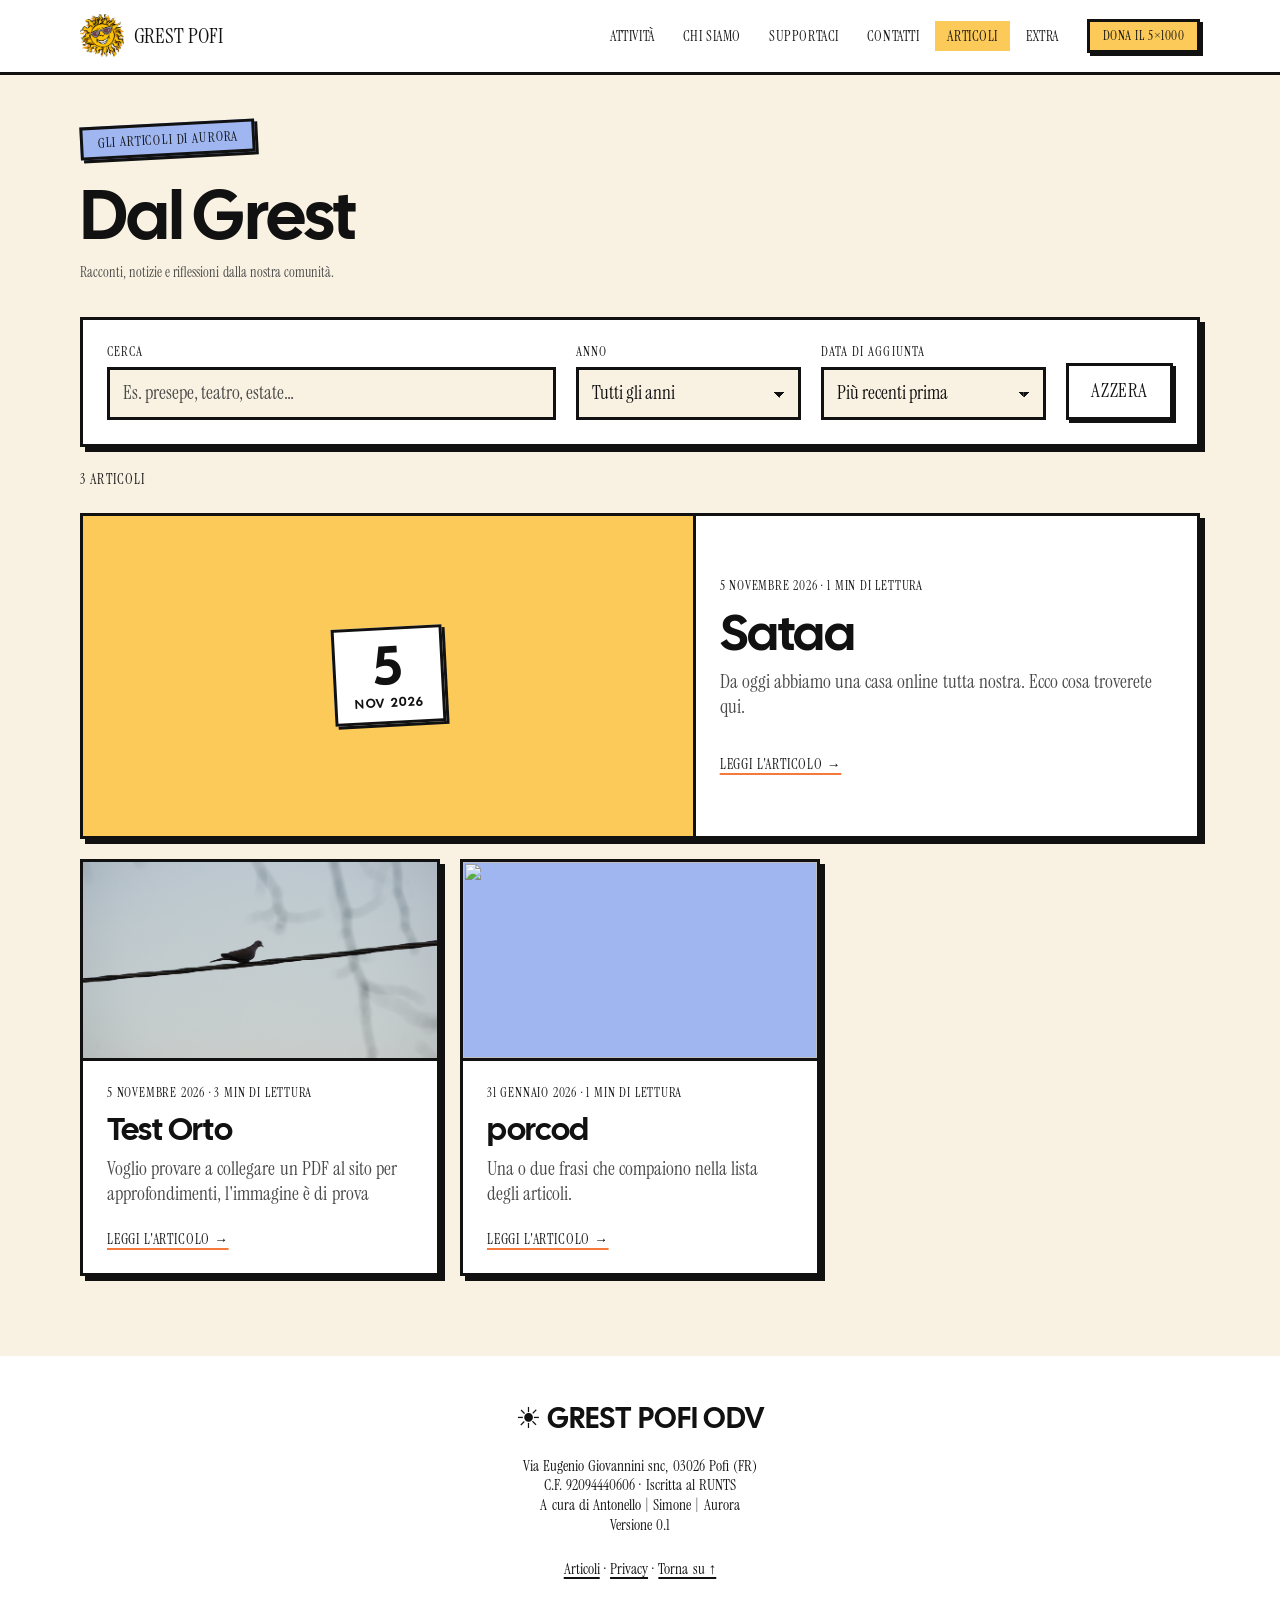
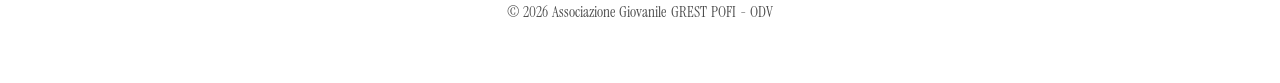
==== commit 353a4369: "Modifiche di loghi, fixing articoli e altre cose" ====
--- a/articoli.html
+++ b/articoli.html
@@ -5,7 +5,7 @@
   <meta name="viewport" content="width=device-width, initial-scale=1.0">
   <title>Articoli – Grest Pofi ODV</title>
   <meta name="description" content="Racconti, notizie e riflessioni dal Grest Pofi.">
-  <link rel="icon" href="img/SOLESPILLA.png" type="image/png">
+  <link rel="icon" href="img/logoOG.png" type="image/png">
   <link rel="stylesheet" href="css/style.css">
 </head>
 <body>
@@ -14,7 +14,7 @@
   <header class="site-header">
     <nav class="nav container" aria-label="Menu principale">
       <a href="index.html" class="nav__logo">
-        <img src="img/SOLESPILLA.png" alt="" width="44" height="40">
+        <img src="img/logoOG.png" alt="" width="44" height="40">
         <span>GREST POFI</span>
       </a>
 
--- a/css/style.css
+++ b/css/style.css
@@ -17,6 +17,7 @@
    7. Footer
    8. Articoli e pagine interne
    9. Pagina del singolo articolo (lettura)
+   10. Icone
    ========================================================= */
 
 
@@ -136,6 +137,8 @@
 a { color: var(--c-ink); text-decoration-thickness: 2px; text-underline-offset: 3px; }
 a:hover { background: var(--AC-giallo); }
 
+.collegamentoArticolo { text-decoration:none;} /*Per nascondere il link dell'articolo*/
+
 :focus-visible { outline: 3px solid var(--AC-verde); outline-offset: 3px; }
 
 .container { width: 100%; max-width: var(--container); margin-inline: auto; padding-inline: var(--gutter); }
@@ -331,7 +334,8 @@
 .card:hover { transform: translate(-2px, -2px); box-shadow: var(--shadow-lg); }
 .card p { color: var(--c-muted); }
 .card .btn { margin-top: auto; }
-.blocco:hover { transform: translate(-2px, -2px); box-shadow: var(--shadow-lg); }
+.blocco:not(.blocco-altre-attivita):hover { transform: translate(-2px, -2px); box-shadow: var(--shadow-lg); }
+ 
 /* Card grande a tutta larghezza (es. Grest campo estivo) */
 .card--featured {
   grid-column: 1 / -1;
@@ -343,6 +347,9 @@
 
 /* Blocchi della sezione Attività: ogni blocco è separato dal precedente */
 .blocco + .blocco { margin-top: calc(var(--gutter) * 2); }
+
+.blocco + .blocco-altre-attivita{ margin-top: calc(var(--gutter) * 2); } /*Blocco Armonia- blocco altre attività*/
+
 .blocco__titolo { font-size: 2.4rem; margin-bottom: var(--gutter); }
 
 /* Progetto (es. Armonia Circolare): un riquadro colorato che contiene
@@ -366,9 +373,10 @@
 /* Banner con i loghi: banner--3 occupa tutta la riga, banner--1 una colonna */
 .banner {
   display: flex; align-items: center; justify-content: center; flex-wrap: wrap;
-  gap: var(--space-m);
-  min-height: 8rem;
+  gap: var(--space-xl);
+  min-height: 10rem;
   padding: var(--space-m);
+  
   background: var(--c-paper);
   border: var(--border);
   box-shadow: var(--shadow);
@@ -670,3 +678,10 @@
 
 /* Fondo pagina */
 .lettura__fine { margin-top: var(--space-l); padding-top: var(--space-m); border-top: var(--border); }
+
+
+.collegamentoArticolo { text-decoration:none;}
+
+
+
+
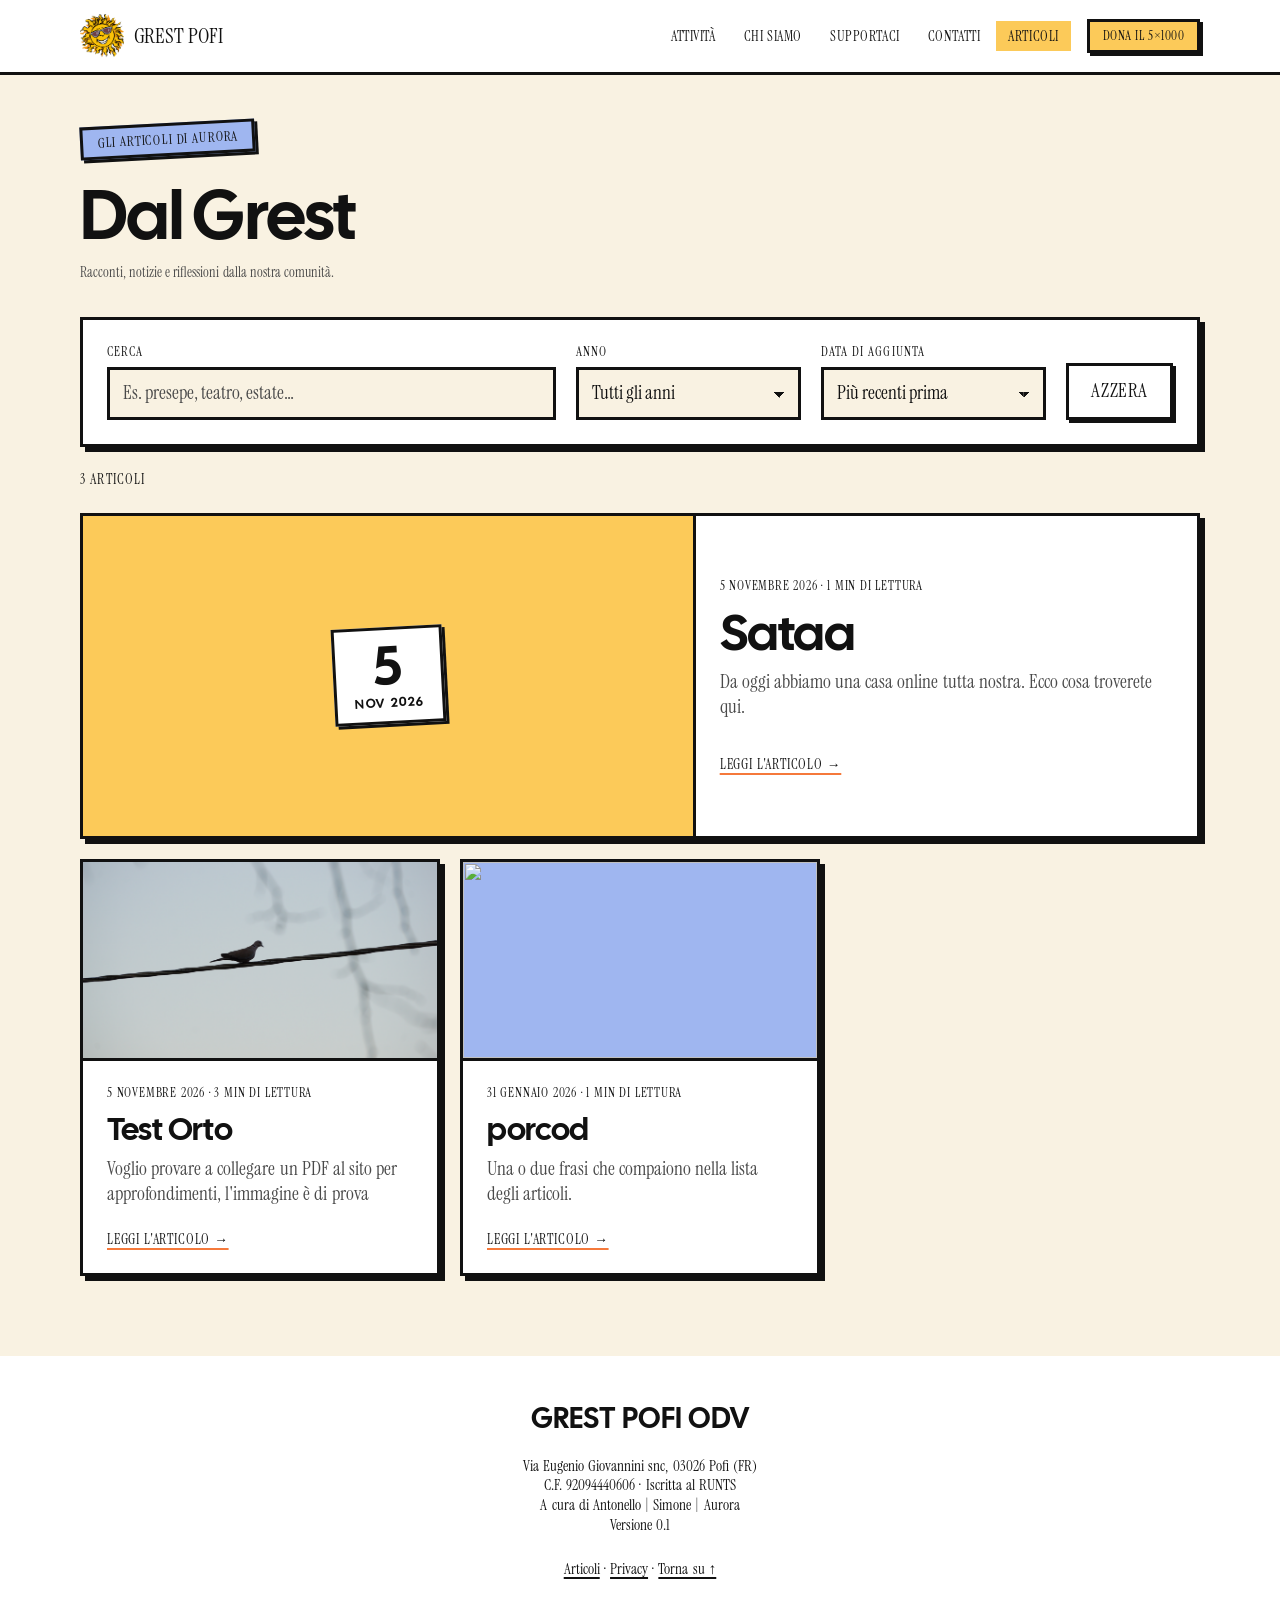
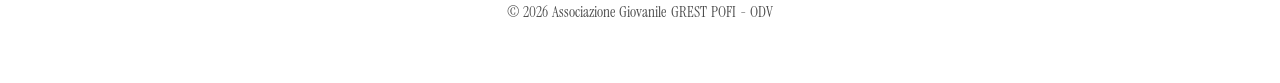
==== commit 71c42bf2: "Modifiche minori" ====
--- a/articoli.html
+++ b/articoli.html
@@ -29,7 +29,7 @@
         <li><a href="index.html#supportaci">Supportaci</a></li>
         <li><a href="index.html#contatti">Contatti</a></li>
         <li><a href="articoli.html" aria-current="page">Articoli</a></li>
-        <li><a href="articoli.html">Extra</a></li>
+        
         <li><a href="index.html#supportaci" class="btn btn--primary btn--small">Dona il 5×1000</a></li>
       </ul>
     </nav>
@@ -77,7 +77,7 @@
   <!-- ===================== FOOTER ===================== -->
   <footer class="site-footer">
     <div class="container site-footer__inner">
-      <p class="site-footer__brand">☀️ GREST POFI ODV</p>
+      <p class="site-footer__brand">GREST POFI ODV</p>
       <p>
         Via Eugenio Giovannini snc, 03026 Pofi (FR)<br>
         C.F. 92094440606 · Iscritta al RUNTS<br>
--- a/css/style.css
+++ b/css/style.css
@@ -30,6 +30,7 @@
   --AC-azzurro:      #9fb6f0;
   --AC-rosa:         #e49bbc;
   --AC-sfondoBianco: #f9f2e2;
+  --AC-boxIconeBianchi:  #fef1e4;
 
   /* Colori di servizio */
   --c-ink:   #111111;               /* nero "inchiostro": testi, bordi, ombre */
@@ -102,6 +103,23 @@
   font-display: swap;
 }
 
+@font-face {
+  font-family: "Material Symbols Rounded";
+  src: url("../fonts/material-symbols-rounded.woff2") format("woff2");
+  font-display: swap;
+}
+
+.material-symbols-rounded {  /* classe da aggiungere a un <span> per mostrare un'icona */
+  font-family: "Material Symbols Rounded";
+  font-weight: 600;
+  font-style: normal;
+  font-size: 28px;
+  line-height: 1;
+  display: inline-block;
+  -webkit-font-feature-settings: "liga";
+  font-feature-settings: "liga";
+}
+
 
 /* ---------- 3. BASE ---------- */
 *, *::before, *::after { box-sizing: border-box; }
@@ -185,14 +203,14 @@
 .sticker--verde { background: var(--AC-verde); }
 
 /* Evidenziatore dietro una parola */
-.highlight { background: var(--AC-giallo); padding-inline: .2em; box-decoration-break: clone; -webkit-box-decoration-break: clone; }
+.highlight { background: var(--AC-giallo); padding-inline: .1em; box-decoration-break: clone; -webkit-box-decoration-break: clone; }
 
 /* Quadratino colorato con icona */
 .icon {
   display: grid; place-items: center;
   width: 56px; height: 56px; flex-shrink: 0;
   font-size: 1.6rem;
-  background: var(--c-paper);
+  background: var(--AC-sfondoBianco);
   border: var(--border);
   margin-bottom: var(--space-s);
 }
@@ -202,6 +220,12 @@
 .icon--verde     { background: var(--AC-verde); }
 .icon--azzurro   { background: var(--AC-azzurro); }
 .icon--rosa      { background: var(--AC-rosa); }
+
+
+.loghiPersonali{
+width: 40px;
+height: 40px;
+}
 
 /* Pulsanti */
 .btn {
@@ -310,8 +334,8 @@
 /* Nastro scorrevole */
 .ribbon {
   overflow: hidden;
-  background: var(--c-ink); color: var(--AC-giallo);
-  font-family: var(--font-secondario); font-size: 1.1rem; text-transform: uppercase; letter-spacing: .04em;
+  background: var(--c-ink); color: var(--AC-sfondoBianco);
+  font-family: var(--font-primario); font-size: 1.1rem; text-transform: uppercase; letter-spacing: .04em;
   padding-block: .8rem;
 }
 .ribbon__track { display: flex; width: max-content; animation: scorri 30s linear infinite; }
